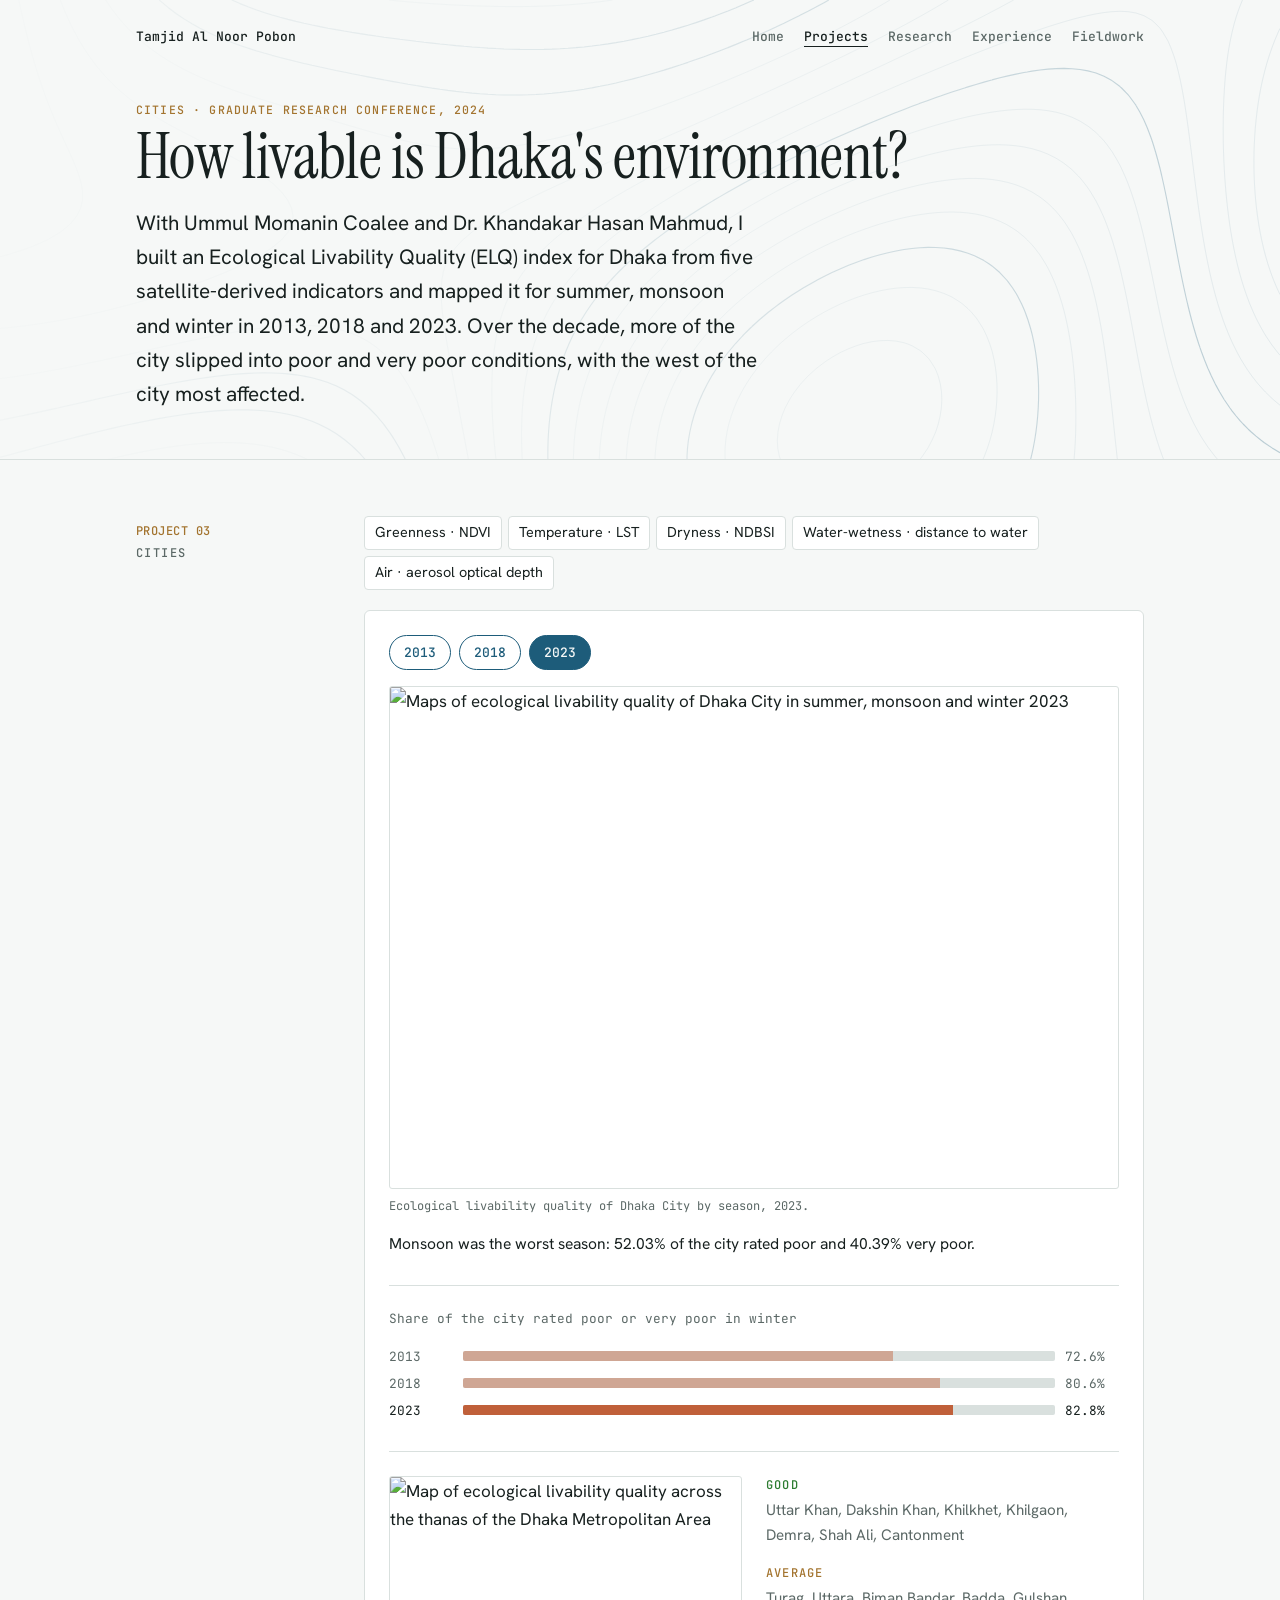
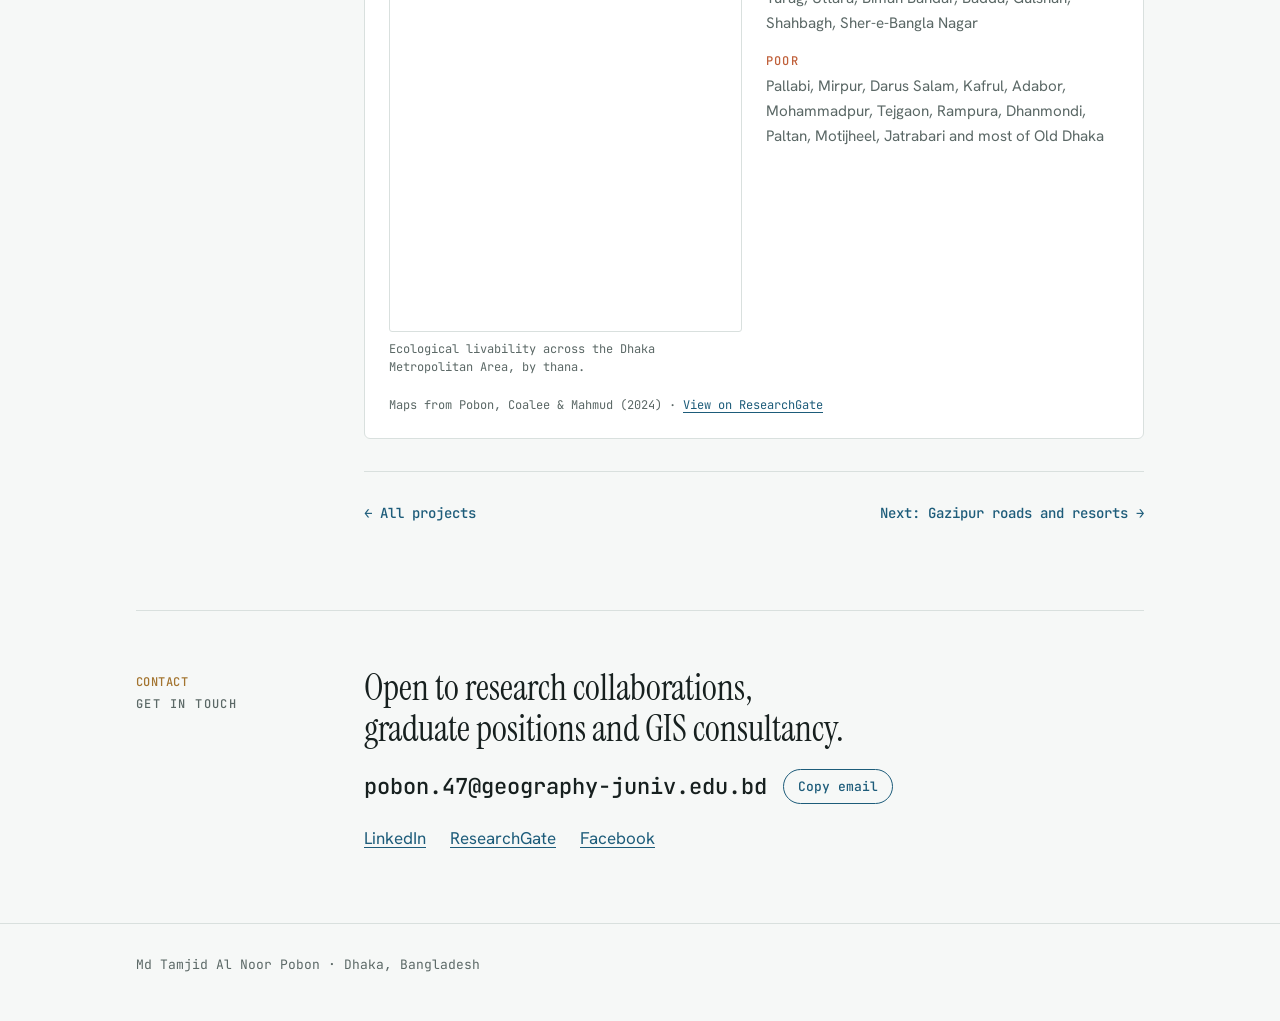
==== dhaka.html @ 0d5bf32a "Add files via upload" ====
<!doctype html>
<html lang="en">
<head>
<meta charset="utf-8">
<meta name="viewport" content="width=device-width, initial-scale=1, viewport-fit=cover">
<title>How livable is Dhaka's environment?</title>
<meta name="description" content="With Ummul Momanin Coalee and Dr. Khandakar Hasan Mahmud, I built an Ecological Livability Quality (ELQ) index for Dhaka from five satellite-derived indica">
<link rel="preconnect" href="https://fonts.googleapis.com">
<link rel="stylesheet" href="https://fonts.googleapis.com/css2?family=Instrument+Serif:ital@0;1&family=Hanken+Grotesk:wght@400;500;600&family=JetBrains+Mono:wght@400;500&display=swap">
<link rel="stylesheet" href="style.css">
<style>html,body{margin:0}img{max-width:100%}</style>
</head>
<body>
<header>
  <canvas id="contours" aria-hidden="true"></canvas>
  <div class="wrap hero hero-sm">
    <nav aria-label="Pages">
      <a class="home" href="index.html">Tamjid Al Noor Pobon</a>
      <ul><li><a href="index.html">Home</a></li><li><a href="index.html#projects" aria-current="page">Projects</a></li><li><a href="research.html">Research</a></li><li><a href="experience.html">Experience</a></li><li><a href="fieldwork.html">Fieldwork</a></li></ul>
    </nav>
    <div class="kind">Cities · Graduate Research Conference, 2024</div>
    <h1 class="pagetitle">How livable is Dhaka's environment?</h1>
    <p class="lede" style="margin:0;max-width:52ch">With Ummul Momanin Coalee and Dr. Khandakar Hasan Mahmud, I built an Ecological Livability Quality (ELQ) index for Dhaka from five satellite-derived indicators and mapped it for summer, monsoon and winter in 2013, 2018 and 2023. Over the decade, more of the city slipped into poor and very poor conditions, with the west of the city most affected.</p>
  </div>
</header>

<main class="wrap">
  <section>
    <div class="label"><span>Project 03</span>Cities</div>
    <div class="content">
      <div class="methods" aria-label="Indicators in the index" style="display:flex;flex-wrap:wrap;gap:6px;margin-bottom:20px">
        <span class="tag">Greenness · NDVI</span><span class="tag">Temperature · LST</span><span class="tag">Dryness · NDBSI</span><span class="tag">Water-wetness · distance to water</span><span class="tag">Air · aerosol optical depth</span>
      </div>

      <div class="feature">
        <div class="tabs" role="tablist" aria-label="Year">
          <button type="button" role="tab" data-d="D2013" aria-selected="false">2013</button>
          <button type="button" role="tab" data-d="D2018" aria-selected="false">2018</button>
          <button type="button" role="tab" data-d="D2023" aria-selected="true">2023</button>
        </div>
        <figure><img id="dkimg" src="img/d2023.jpg" width="1100" height="757" alt="Maps of ecological livability quality of Dhaka City in summer, monsoon and winter 2023"><figcaption id="dkcap">Ecological livability quality of Dhaka City by season, 2023.</figcaption></figure>
        <p id="dknote" style="font-size:.975rem;margin:16px 0 0">Monsoon was the worst season: 52.03% of the city rated poor and 40.39% very poor.</p>

        <div style="margin-top:28px;padding-top:24px;border-top:1px solid var(--line)">
          <div class="statlabel" style="margin:0 0 4px">Share of the city rated poor or very poor in winter</div>
          <ul class="bars dkbars" aria-label="Share of Dhaka rated poor or very poor in winter, by year">
            <li data-d="D2013"><span>2013</span><span class="track"><span class="fill" style="width:72.56%;display:block"></span></span><span>72.6%</span></li>
            <li data-d="D2018"><span>2018</span><span class="track"><span class="fill" style="width:80.60%;display:block"></span></span><span>80.6%</span></li>
            <li data-d="D2023" class="on"><span>2023</span><span class="track"><span class="fill" style="width:82.80%;display:block"></span></span><span>82.8%</span></li>
          </ul>
        </div>

        <div class="top" style="margin:32px 0 0;padding-top:24px;border-top:1px solid var(--line)">
          <figure><img src="img/darea.jpg" width="640" height="828" alt="Map of ecological livability quality across the thanas of the Dhaka Metropolitan Area"><figcaption>Ecological livability across the Dhaka Metropolitan Area, by thana.</figcaption></figure>
          <dl class="areas">
            <div><dt style="color:var(--good)">Good</dt><dd>Uttar Khan, Dakshin Khan, Khilkhet, Khilgaon, Demra, Shah Ali, Cantonment</dd></div>
            <div><dt style="color:var(--sediment)">Average</dt><dd>Turag, Uttara, Biman Bandar, Badda, Gulshan, Shahbagh, Sher-e-Bangla Nagar</dd></div>
            <div><dt style="color:var(--erode)">Poor</dt><dd>Pallabi, Mirpur, Darus Salam, Kafrul, Adabor, Mohammadpur, Tejgaon, Rampura, Dhanmondi, Paltan, Motijheel, Jatrabari and most of Old Dhaka</dd></div>
          </dl>
        </div>
        <p class="muted" style="font:400 .75rem/1.5 var(--mono);margin:20px 0 0">Maps from Pobon, Coalee &amp; Mahmud (2024) · <a href="https://www.researchgate.net/publication/380403816_Spatiotemporal_Analysis_of_Urban_Ecological_Livability_Quality_of_Dhaka_City_Using_GIS_and_Remote_Sensing_Techniques">View on ResearchGate</a></p>
      </div>
      <div class="next"><a href="index.html#projects">← All projects</a><a href="gazipur.html">Next: Gazipur roads and resorts →</a></div>
    </div>
  </section>
  <section id="contact">
    <div class="label"><span>Contact</span>Get in touch</div>
    <div class="content">
      <h2>Open to research collaborations, graduate positions and GIS consultancy.</h2>
      <div class="contact">
        <span class="email" id="email">pobon.47@geography-juniv.edu.bd</span>
        <button type="button" id="copy">Copy email</button>
      </div>
      <p style="margin-top:20px;display:flex;flex-wrap:wrap;gap:8px 24px"><a href="https://www.linkedin.com/in/md-tamjid-al-noor-pobon-41398a192">LinkedIn</a><a href="https://www.researchgate.net/profile/Md-Tamjid-Al-Noor-Pobon">ResearchGate</a><a href="https://www.facebook.com/share/1GdF9u3Dz2/">Facebook</a></p>
    </div>
  </section>
</main>

<footer>
  <div class="wrap">Md Tamjid Al Noor Pobon · Dhaka, Bangladesh</div>
</footer>
<script src="script.js"></script>
</body>
</html>
---- style.css ----
/* Layout: a single map-sheet column; left margin carries section labels like a map legend, a contour field sits behind the header. */
:root{
  --bg:#f6f8f7; --surface:#ffffff; --fg:#17201f; --muted:#5b6866; --line:#d9e0de;
  --accent:#1d5c7a; --sediment:#a3742f; --erode:#c0603a; --water:#d6e6ee; --good:#2e7d32; --contour:#1d5c7a;
  --display:"Instrument Serif", Georgia, "Times New Roman", serif;
  --body:"Hanken Grotesk", system-ui, -apple-system, "Segoe UI", sans-serif;
  --mono:"JetBrains Mono", ui-monospace, Menlo, Consolas, monospace;
}
@media (prefers-color-scheme: dark){:root:not([data-theme="light"]){
  --bg:#0f1515; --surface:#151d1d; --fg:#e4ebe9; --muted:#93a29f; --line:#26312f;
  --accent:#7cb8d6; --sediment:#d3a35e; --erode:#e08a63; --water:#173040; --good:#7cc684; --contour:#7cb8d6; color-scheme:dark}}
:root[data-theme="dark"]{
  --bg:#0f1515; --surface:#151d1d; --fg:#e4ebe9; --muted:#93a29f; --line:#26312f;
  --accent:#7cb8d6; --sediment:#d3a35e; --erode:#e08a63; --water:#173040; --good:#7cc684; --contour:#7cb8d6; color-scheme:dark}

*{box-sizing:border-box}
body{background:var(--bg);color:var(--fg);font:400 1.0625rem/1.65 var(--body);-webkit-font-smoothing:antialiased}
a{color:var(--accent);text-decoration-thickness:1px;text-underline-offset:3px}
a.plain{color:inherit;text-decoration:none}
a.plain:hover{color:var(--accent);text-decoration:underline}
a:focus-visible,button:focus-visible{outline:2px solid var(--accent);outline-offset:3px;border-radius:2px}
.wrap{max-width:1040px;margin:0 auto;padding-left:max(16px, env(safe-area-inset-left, 0px));padding-right:max(16px, env(safe-area-inset-right, 0px))}

header{position:relative;overflow:hidden;border-bottom:1px solid var(--line)}
#contours{position:absolute;inset:0;width:100%;height:100%;opacity:.55;pointer-events:none}
.hero{position:relative;padding-block:28px 64px}
nav{display:flex;flex-wrap:wrap;gap:6px 22px;justify-content:space-between;align-items:baseline;font:500 .8125rem/1.4 var(--mono);color:var(--muted);margin-bottom:72px}
nav ul{display:flex;flex-wrap:wrap;gap:6px 20px;list-style:none;margin:0;padding:0}
nav a{color:var(--muted);text-decoration:none}
nav a:hover{color:var(--accent)}
h1{font:400 clamp(2.75rem,8vw,5.5rem)/1 var(--display);letter-spacing:-.01em;margin:0 0 20px;text-wrap:balance}
h1 em{color:var(--accent)}
.lede{font-size:clamp(1.125rem,2.2vw,1.3rem);max-width:40ch;margin:0 0 28px}
.meta{display:flex;flex-wrap:wrap;gap:10px 28px;font:400 .875rem/1.4 var(--mono);color:var(--muted)}
.meta b{color:var(--fg);font-weight:500}

section{display:grid;grid-template-columns:180px minmax(0,1fr);gap:24px 48px;padding-block:56px;border-bottom:1px solid var(--line)}
section:last-of-type{border-bottom:0}
.label{font:500 .75rem/1.5 var(--mono);text-transform:uppercase;letter-spacing:.12em;color:var(--muted);padding-top:6px}
.label span{display:block;color:var(--sediment);margin-bottom:4px;letter-spacing:.04em}
h2{font:400 clamp(1.75rem,3.5vw,2.25rem)/1.15 var(--display);margin:0 0 20px;text-wrap:balance}
h3{font:600 1.0625rem/1.4 var(--body);margin:0}
p{margin:0 0 14px;max-width:66ch}
.content{min-width:0}
.muted{color:var(--muted)}

.interests{list-style:none;margin:8px 0 0;padding:0;border-top:1px solid var(--line)}
.interests li{padding:16px 0;border-bottom:1px solid var(--line);display:flex;gap:12px;align-items:baseline}
.interests li::before{content:"";flex:none;width:8px;height:8px;border:1.5px solid var(--accent);border-radius:50%;transform:translateY(-2px)}
.interests span{display:block;color:var(--muted);font-size:.975rem;max-width:62ch}

.role{display:flex;flex-wrap:wrap;justify-content:space-between;gap:4px 16px;align-items:baseline;margin-bottom:6px}
.when{font:400 .8125rem/1.4 var(--mono);color:var(--muted);font-variant-numeric:tabular-nums;white-space:nowrap}
.org{color:var(--muted);margin:0 0 18px}
.projects{list-style:none;padding:0;margin:24px 0 0;border-top:1px solid var(--line)}
.projects li{display:grid;grid-template-columns:minmax(0,1fr) auto;gap:4px 20px;padding:18px 0;border-bottom:1px solid var(--line)}
.projects li.group{display:block;font:500 .72rem/1.4 var(--mono);text-transform:uppercase;letter-spacing:.1em;color:var(--accent);padding:22px 0 4px;border-bottom:0}
.projects p{grid-column:1/-1;margin:2px 0 0;color:var(--muted);font-size:.975rem}
.client{font:400 .75rem/1.5 var(--mono);color:var(--sediment);text-align:right;max-width:22ch}

.entry{padding-block:16px;border-top:1px solid var(--line)}
.entry:first-of-type{border-top:0;padding-top:0}
.kind{font:500 .72rem/1.4 var(--mono);text-transform:uppercase;letter-spacing:.1em;color:var(--sediment);margin-bottom:6px}
.entry h3{font:400 1.375rem/1.3 var(--display)}
.entry ul{margin:10px 0 0;padding-left:1.1em;color:var(--muted);font-size:.975rem;max-width:66ch}
.entry ul li{margin-bottom:4px}
.pill{display:inline-block;font:500 .72rem/1 var(--mono);padding:5px 8px;border:1px solid var(--accent);color:var(--accent);border-radius:999px;vertical-align:middle;margin-left:6px;letter-spacing:.03em}

/* Featured study */
.feature{margin:8px 0 32px;padding:24px;background:var(--surface);border:1px solid var(--line);border-radius:6px}
.feature .top{display:grid;grid-template-columns:minmax(0,1fr) minmax(0,1fr);gap:24px;align-items:start;margin-bottom:28px}
figure{margin:0}
figure img{display:block;width:100%;height:auto;border:1px solid var(--line);border-radius:3px;background:#fff}
figcaption{font:400 .75rem/1.5 var(--mono);color:var(--muted);margin-top:8px}
.tabs{display:flex;flex-wrap:wrap;gap:8px;margin-bottom:16px}
.tabs button{font:500 .8125rem var(--mono);color:var(--accent);background:transparent;border:1px solid var(--accent);border-radius:999px;padding:8px 14px;cursor:pointer}
.tabs button[aria-selected="true"],.tabs button:hover{background:var(--accent);color:var(--bg)}
.cymap{display:grid;grid-template-columns:minmax(0,1fr) minmax(0,1fr);gap:24px;align-items:start}
.cymap figure{max-width:420px}
.stat{font:400 3.25rem/1 var(--display);color:var(--erode);font-variant-numeric:tabular-nums}
.statlabel{font:400 .8rem/1.4 var(--mono);color:var(--muted);margin:6px 0 16px}
.bars{list-style:none;padding:0;margin:20px 0 0;display:grid;gap:10px}
.bars li{display:grid;grid-template-columns:64px minmax(0,1fr) 54px;gap:10px;align-items:center;font:400 .8rem var(--mono);color:var(--muted);font-variant-numeric:tabular-nums}
.bars .track{height:10px;background:var(--line);border-radius:2px;overflow:hidden}
.bars .fill{height:100%;background:var(--erode);opacity:.45;transition:opacity .2s}
.bars li.on{color:var(--fg)}
.bars li.on .fill{opacity:1}
.areas{display:grid;gap:16px;margin:0;align-content:start}
.areas dt{font:500 .75rem/1.5 var(--mono);text-transform:uppercase;letter-spacing:.1em;margin-bottom:4px}
.areas dd{margin:0;font-size:.95rem;color:var(--muted)}
.min0{min-width:0}
.tablewrap{overflow-x:auto}
table.gz{border-collapse:collapse;width:100%;font-size:.92rem;font-variant-numeric:tabular-nums}
table.gz th{font:500 .7rem/1.4 var(--mono);text-transform:uppercase;letter-spacing:.08em;color:var(--muted);text-align:left;padding:0 10px 8px 0;border-bottom:1px solid var(--line)}
table.gz td{padding:9px 10px 9px 0;border-bottom:1px solid var(--line)}
table.gz td:nth-child(2),table.gz td:nth-child(4),table.gz th:nth-child(2),table.gz th:nth-child(4){text-align:right}
.method{margin-top:32px;padding-top:24px;border-top:1px solid var(--line)}
.toggle{display:flex;gap:8px;margin-bottom:12px;flex-wrap:wrap}
.toggle button{font:500 .8125rem var(--mono);color:var(--accent);background:transparent;border:1px solid var(--accent);border-radius:999px;padding:8px 14px;cursor:pointer}
.toggle button[aria-pressed="true"],.toggle button:hover{background:var(--accent);color:var(--bg)}
.shore{width:100%;max-width:640px;height:auto;display:block;border:1px solid var(--line);border-radius:3px}
.shore .fade{transition:opacity .6s ease}
.legend{display:flex;flex-wrap:wrap;gap:6px 16px;font:400 .72rem/1.4 var(--mono);color:var(--muted);margin-top:10px}
.legend i{display:inline-block;width:14px;height:0;border-top:2px solid;vertical-align:middle;margin-right:6px}
.steps{list-style:none;counter-reset:s;padding:0;margin:16px 0 0;max-width:640px}
.steps li{counter-increment:s;display:grid;grid-template-columns:28px minmax(0,1fr);gap:8px;padding:8px 0;border-top:1px dashed var(--line);font-size:.92rem}
.steps li::before{content:counter(s);font:500 .75rem/1.9 var(--mono);color:var(--accent)}

.talks{list-style:none;padding:0;margin:8px 0 0}
.talks li{padding:12px 0;border-top:1px solid var(--line)}
.talks .t{font-weight:500}
.talks .v{color:var(--muted);font-size:.95rem}
.sub{font:500 .75rem/1.5 var(--mono);text-transform:uppercase;letter-spacing:.12em;color:var(--muted);margin:40px 0 4px}

.timeline{list-style:none;padding:0;margin:0}
.timeline li{display:grid;grid-template-columns:64px minmax(0,1fr);gap:16px;padding:14px 0;border-top:1px solid var(--line)}
.timeline .yr{font:500 .9rem/1.5 var(--mono);color:var(--accent);font-variant-numeric:tabular-nums}
.timeline .place{font-weight:500}
.timeline .what{color:var(--muted);font-size:.95rem}

.cols{display:grid;grid-template-columns:repeat(2,minmax(0,1fr));gap:32px}
.edu{display:grid;gap:18px}
.gpa{font:500 1.75rem/1 var(--display);color:var(--accent)}
.gpa small{font:400 .8rem var(--mono);color:var(--muted);margin-left:4px}
.skills{display:grid;gap:18px;margin:0}
.skills dt{font:500 .75rem/1.5 var(--mono);text-transform:uppercase;letter-spacing:.1em;color:var(--muted);margin-bottom:6px}
.skills dd{margin:0;display:flex;flex-wrap:wrap;gap:6px}
.tag{font-size:.9rem;padding:4px 10px;background:var(--surface);border:1px solid var(--line);border-radius:4px}
.awards{list-style:none;padding:0;margin:0}
.awards li{display:grid;grid-template-columns:minmax(0,1fr) auto;gap:4px 16px;padding:12px 0;border-top:1px solid var(--line)}
.awards .by{grid-column:1/-1;color:var(--muted);font-size:.925rem}

.contact{display:flex;flex-wrap:wrap;align-items:center;gap:12px 16px;margin-top:8px}
.email{font:500 clamp(1rem,2.6vw,1.375rem)/1.3 var(--mono);color:var(--fg);user-select:all;word-break:break-all}
#copy{font:500 .8125rem var(--mono);color:var(--accent);background:transparent;border:1px solid var(--accent);border-radius:999px;padding:8px 14px;cursor:pointer}
#copy:hover{background:var(--accent);color:var(--bg)}
footer{padding-block:32px 48px;font:400 .8125rem var(--mono);color:var(--muted);border-top:1px solid var(--line)}

@media (max-width:760px){
  section{grid-template-columns:minmax(0,1fr);gap:12px;padding-block:44px}
  .cols,.feature .top,.cymap{grid-template-columns:minmax(0,1fr)}
  nav{margin-bottom:48px}
  .client{text-align:left}
  .projects li{grid-template-columns:minmax(0,1fr)}
  .feature{padding:16px}
}
@media (prefers-reduced-motion:reduce){*{transition:none!important}}
/* multi-page additions */
.hero-sm{padding-block:28px 48px}
.hero-sm nav{margin-bottom:56px}
.pagetitle{font:400 clamp(2.4rem,6vw,4rem)/1.02 var(--display);letter-spacing:-.01em;margin:0 0 16px;text-wrap:balance}
nav a[aria-current="page"]{color:var(--fg);text-decoration:underline;text-underline-offset:5px}
nav .home{color:var(--fg);text-decoration:none;font-weight:500}
.cards{display:grid;grid-template-columns:repeat(2,minmax(0,1fr));gap:20px}
.card{display:flex;flex-direction:column;background:var(--surface);border:1px solid var(--line);border-radius:6px;overflow:hidden;color:inherit;text-decoration:none;transition:border-color .2s}
.card:hover{border-color:var(--accent)}
.card img{display:block;width:100%;height:auto;aspect-ratio:4/3;object-fit:cover;object-position:center 40%;background:#fff;border-bottom:1px solid var(--line)}
.card .body{padding:16px 18px 20px;display:flex;flex-direction:column;gap:6px}
.card h3{font:400 1.4rem/1.2 var(--display)}
.card p{margin:0;color:var(--muted);font-size:.95rem}
.card .go{font:500 .78rem var(--mono);color:var(--accent);margin-top:6px}
.next{display:flex;flex-wrap:wrap;justify-content:space-between;gap:12px;padding-block:32px;border-top:1px solid var(--line);font:500 .875rem var(--mono)}
.next a{text-decoration:none}
@media (max-width:760px){.cards{grid-template-columns:minmax(0,1fr)}}

.hobbies{list-style:none;padding:0;margin:8px 0 0;display:grid;grid-template-columns:repeat(2,minmax(0,1fr));gap:0 32px;border-top:1px solid var(--line)}
.hobbies li{padding:16px 0;border-bottom:1px solid var(--line);display:flex;flex-direction:column;gap:2px}
.hobbies b{font:400 1.35rem/1.25 var(--display)}
.hobbies span{color:var(--muted);font-size:.95rem}
@media (max-width:560px){.hobbies{grid-template-columns:minmax(0,1fr)}}
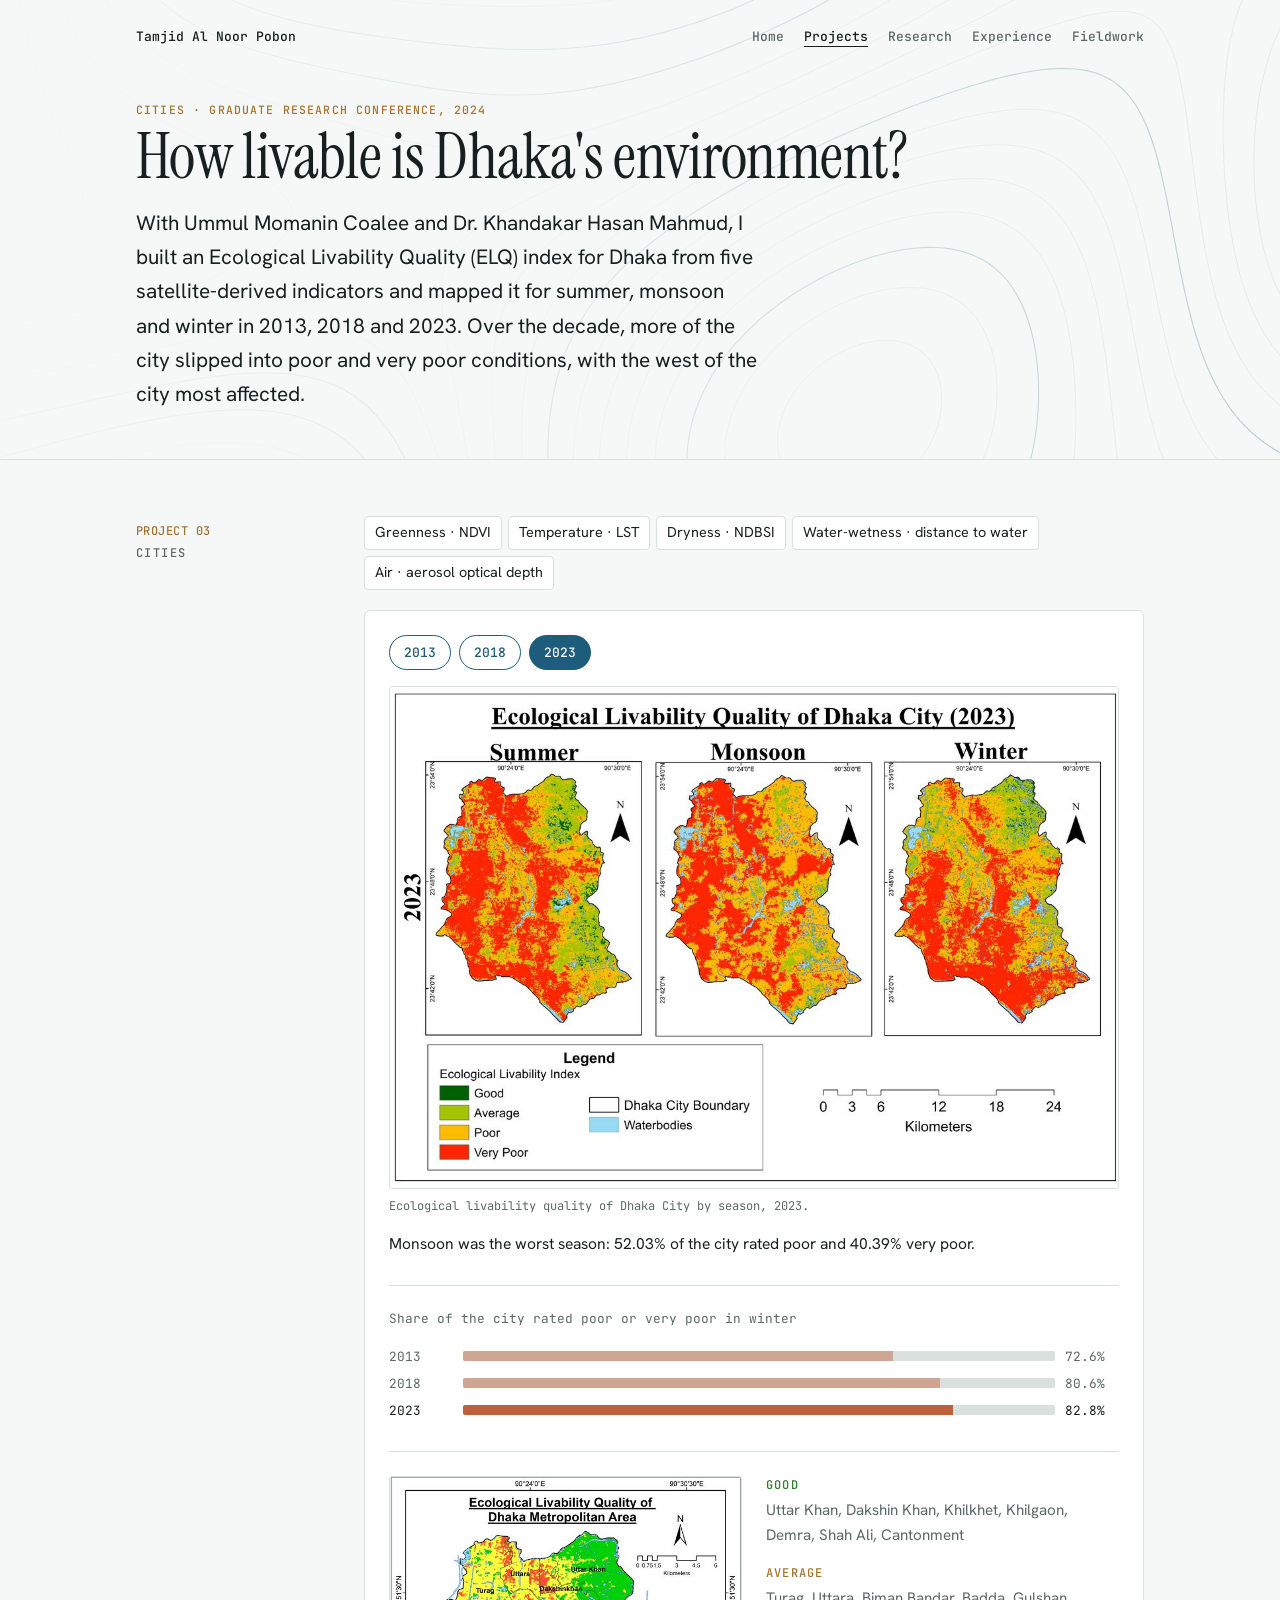
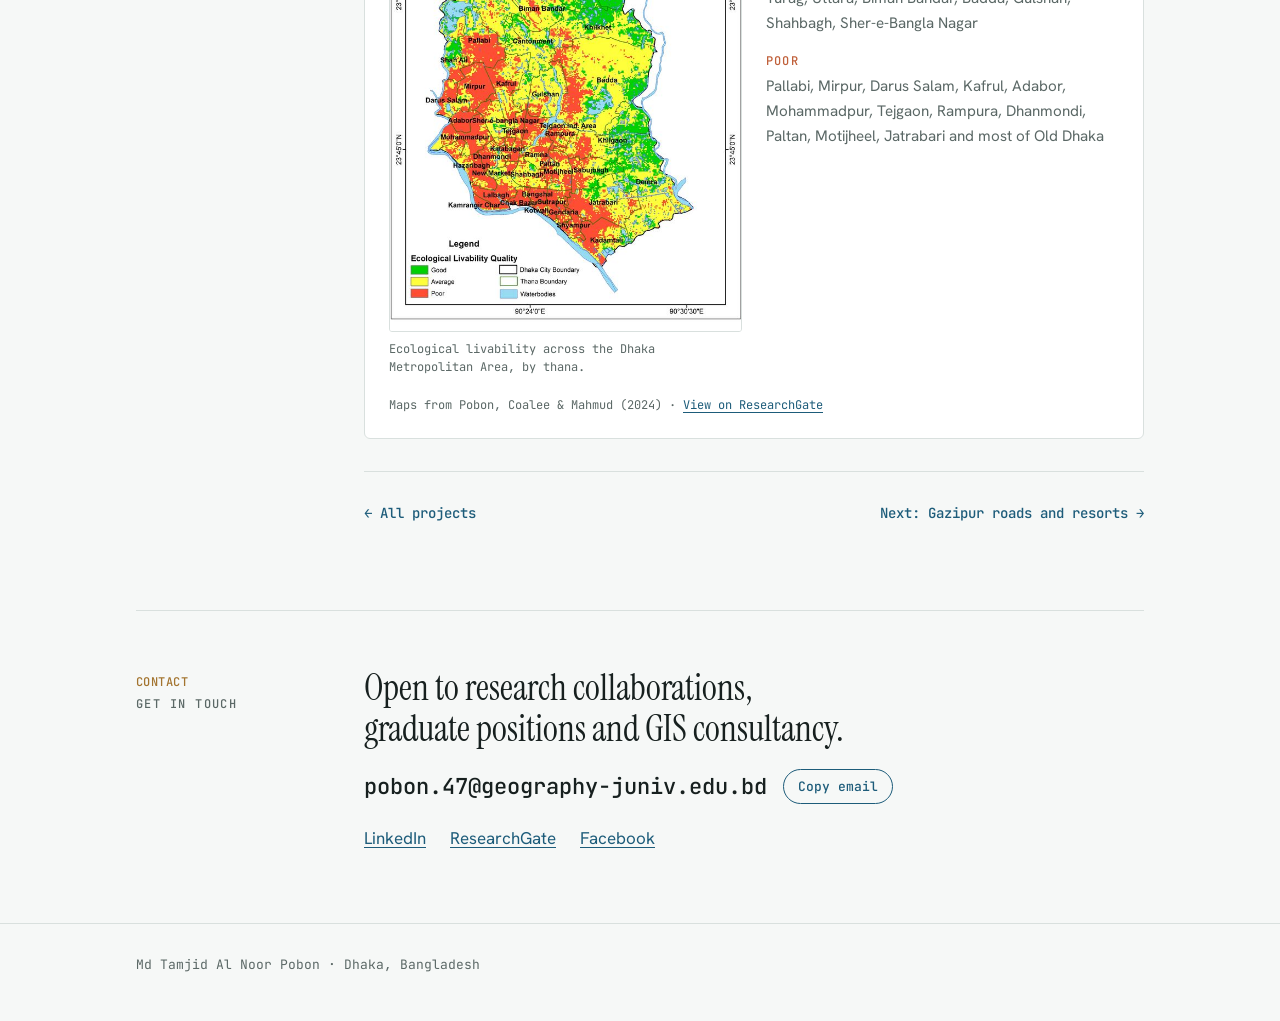
==== commit 6aaca2c2: "Add files via upload" ====
--- a/dhaka.html
+++ b/dhaka.html
@@ -38,7 +38,7 @@
           <button type="button" role="tab" data-d="D2018" aria-selected="false">2018</button>
           <button type="button" role="tab" data-d="D2023" aria-selected="true">2023</button>
         </div>
-        <figure><img id="dkimg" src="img/d2023.jpg" width="1100" height="757" alt="Maps of ecological livability quality of Dhaka City in summer, monsoon and winter 2023"><figcaption id="dkcap">Ecological livability quality of Dhaka City by season, 2023.</figcaption></figure>
+        <figure><img id="dkimg" src="d2023.jpg" width="1100" height="757" alt="Maps of ecological livability quality of Dhaka City in summer, monsoon and winter 2023"><figcaption id="dkcap">Ecological livability quality of Dhaka City by season, 2023.</figcaption></figure>
         <p id="dknote" style="font-size:.975rem;margin:16px 0 0">Monsoon was the worst season: 52.03% of the city rated poor and 40.39% very poor.</p>
 
         <div style="margin-top:28px;padding-top:24px;border-top:1px solid var(--line)">
@@ -51,7 +51,7 @@
         </div>
 
         <div class="top" style="margin:32px 0 0;padding-top:24px;border-top:1px solid var(--line)">
-          <figure><img src="img/darea.jpg" width="640" height="828" alt="Map of ecological livability quality across the thanas of the Dhaka Metropolitan Area"><figcaption>Ecological livability across the Dhaka Metropolitan Area, by thana.</figcaption></figure>
+          <figure><img src="darea.jpg" width="640" height="828" alt="Map of ecological livability quality across the thanas of the Dhaka Metropolitan Area"><figcaption>Ecological livability across the Dhaka Metropolitan Area, by thana.</figcaption></figure>
           <dl class="areas">
             <div><dt style="color:var(--good)">Good</dt><dd>Uttar Khan, Dakshin Khan, Khilkhet, Khilgaon, Demra, Shah Ali, Cantonment</dd></div>
             <div><dt style="color:var(--sediment)">Average</dt><dd>Turag, Uttara, Biman Bandar, Badda, Gulshan, Shahbagh, Sher-e-Bangla Nagar</dd></div>
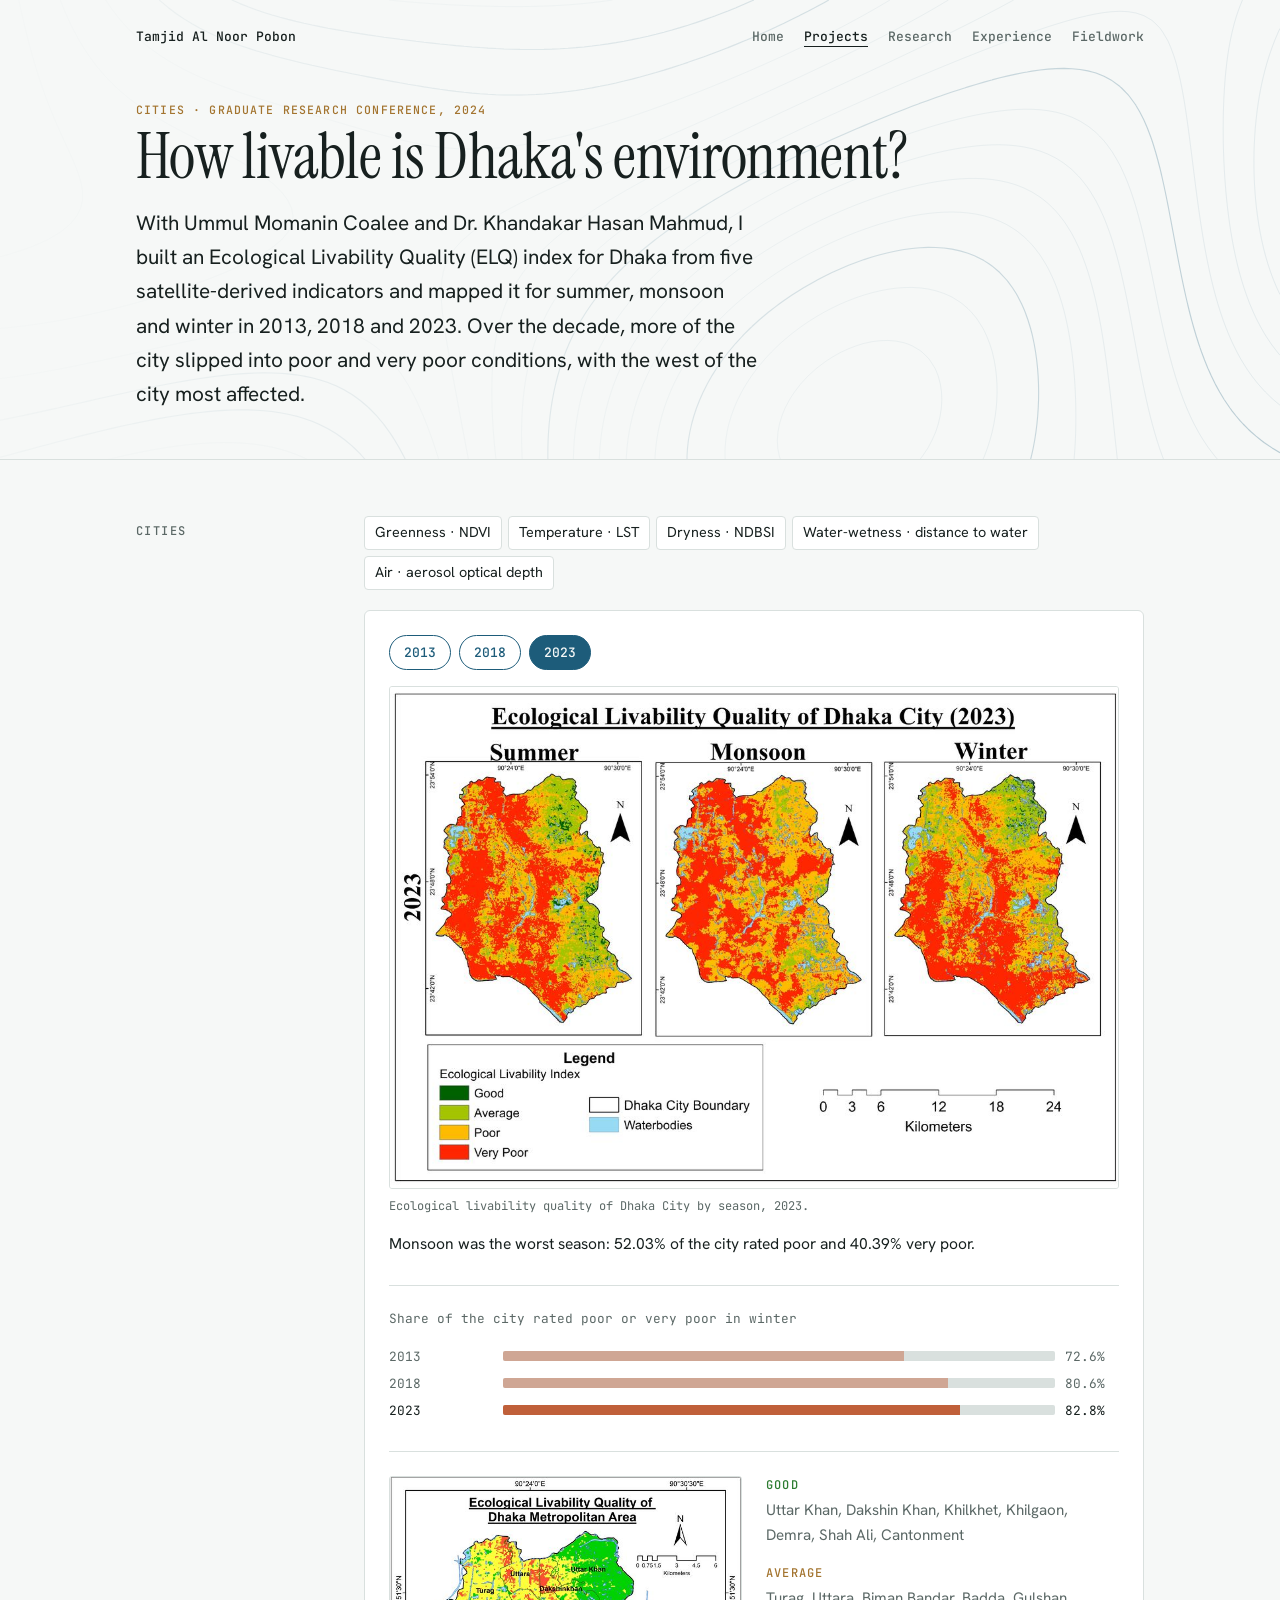
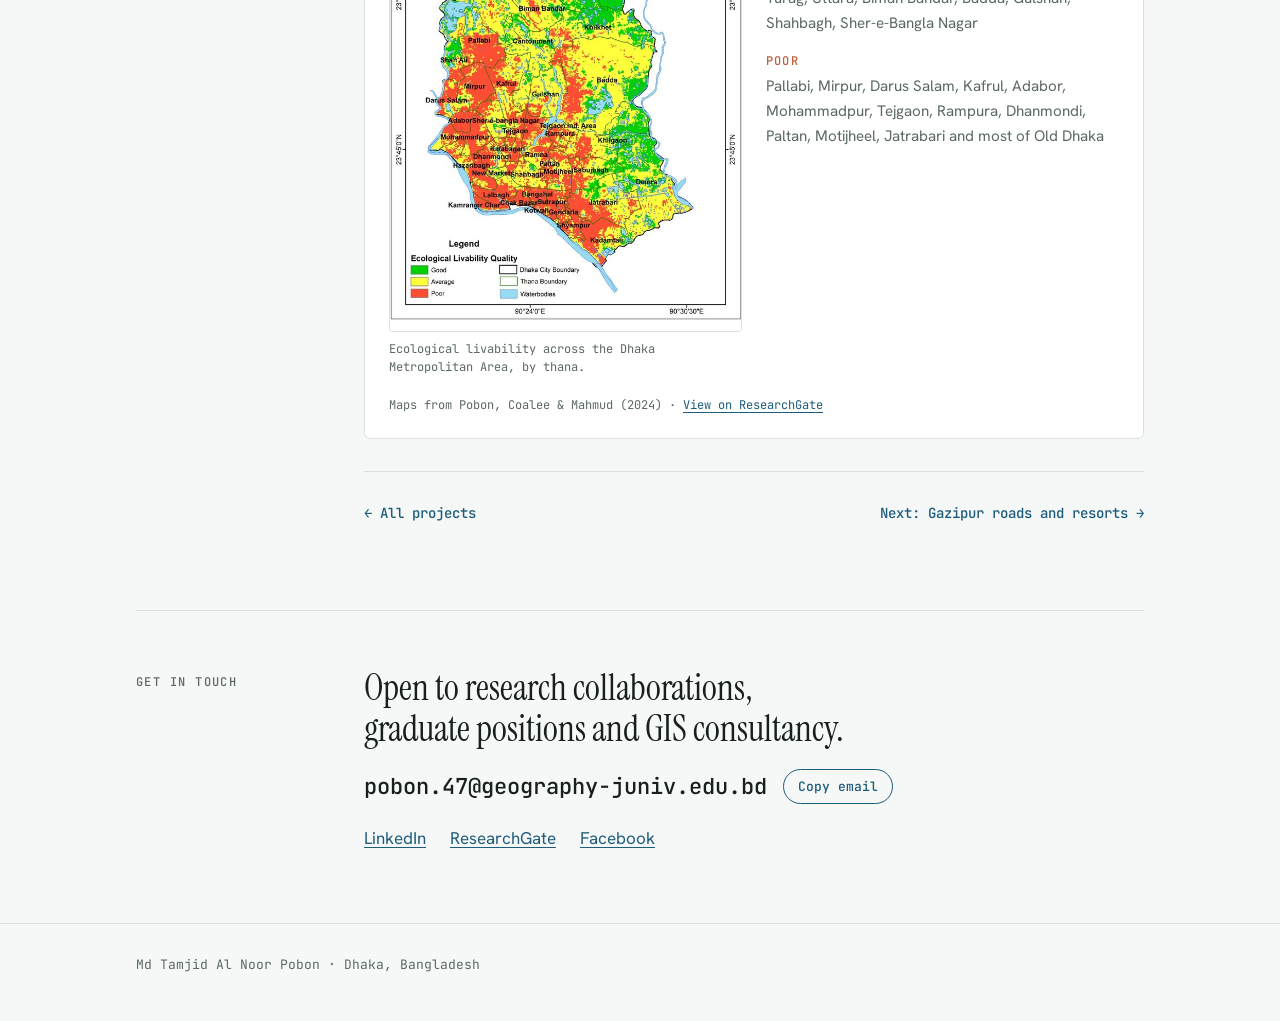
==== commit b84fe5e7: "Add files via upload" ====
--- a/dhaka.html
+++ b/dhaka.html
@@ -7,7 +7,7 @@
 <meta name="description" content="With Ummul Momanin Coalee and Dr. Khandakar Hasan Mahmud, I built an Ecological Livability Quality (ELQ) index for Dhaka from five satellite-derived indica">
 <link rel="preconnect" href="https://fonts.googleapis.com">
 <link rel="stylesheet" href="https://fonts.googleapis.com/css2?family=Instrument+Serif:ital@0;1&family=Hanken+Grotesk:wght@400;500;600&family=JetBrains+Mono:wght@400;500&display=swap">
-<link rel="stylesheet" href="style.css">
+<link rel="stylesheet" href="style.css?v=20261027">
 <style>html,body{margin:0}img{max-width:100%}</style>
 </head>
 <body>
@@ -26,7 +26,7 @@
 
 <main class="wrap">
   <section>
-    <div class="label"><span>Project 03</span>Cities</div>
+    <div class="label">Cities</div>
     <div class="content">
       <div class="methods" aria-label="Indicators in the index" style="display:flex;flex-wrap:wrap;gap:6px;margin-bottom:20px">
         <span class="tag">Greenness · NDVI</span><span class="tag">Temperature · LST</span><span class="tag">Dryness · NDBSI</span><span class="tag">Water-wetness · distance to water</span><span class="tag">Air · aerosol optical depth</span>
@@ -64,7 +64,7 @@
     </div>
   </section>
   <section id="contact">
-    <div class="label"><span>Contact</span>Get in touch</div>
+    <div class="label">Get in touch</div>
     <div class="content">
       <h2>Open to research collaborations, graduate positions and GIS consultancy.</h2>
       <div class="contact">
@@ -79,6 +79,6 @@
 <footer>
   <div class="wrap">Md Tamjid Al Noor Pobon · Dhaka, Bangladesh</div>
 </footer>
-<script src="script.js"></script>
+<script src="script.js?v=20261027"></script>
 </body>
 </html>
--- a/style.css
+++ b/style.css
@@ -168,3 +168,38 @@
 .hobbies b{font:400 1.35rem/1.25 var(--display)}
 .hobbies span{color:var(--muted);font-size:.95rem}
 @media (max-width:560px){.hobbies{grid-template-columns:minmax(0,1fr)}}
+
+.card.wide{grid-column:1/-1;flex-direction:row}
+.card.wide img{width:46%;aspect-ratio:4/3;border-bottom:0;border-right:1px solid var(--line)}
+.card.wide .body{justify-content:center;padding:20px 24px}
+@media (max-width:760px){.card.wide{flex-direction:column}.card.wide img{width:100%;border-right:0;border-bottom:1px solid var(--line)}}
+.bars li{grid-template-columns:104px minmax(0,1fr) 54px}
+
+/* intro photo */
+.intro{display:grid;grid-template-columns:minmax(0,1fr) minmax(0,300px);gap:32px 56px;align-items:center}
+.intro-text{min-width:0}
+.portrait{margin:0;position:relative}
+.portrait img{display:block;width:100%;height:auto;aspect-ratio:4/5;object-fit:cover;border-radius:4px;border:1px solid var(--line);box-shadow:10px 10px 0 -1px var(--surface),10px 10px 0 0 var(--line)}
+@media (max-width:760px){
+  .intro{grid-template-columns:minmax(0,1fr)}
+  .portrait{order:-1;max-width:220px}
+}
+
+.intro h1{font-size:clamp(1.75rem,4.4vw,3.5rem);line-height:1.05;white-space:nowrap}
+
+/* fieldwork gallery */
+.gallery{display:grid;grid-template-columns:repeat(3,minmax(0,1fr));gap:12px;margin-top:16px}
+.gallery figure{margin:0;min-width:0}
+.gallery img{display:block;width:100%;height:auto;aspect-ratio:4/3;object-fit:cover;border-radius:3px;border:1px solid var(--line);background:var(--surface)}
+.gallery figcaption{font:400 .72rem/1.45 var(--mono);color:var(--muted);margin-top:6px}
+@media (max-width:760px){.gallery{grid-template-columns:repeat(2,minmax(0,1fr))}}
+.gallery figure.wide{grid-column:1/-1}
+.gallery figure.wide img{aspect-ratio:21/8;object-position:center 42%}
+.gallery figure.span2{grid-column:span 2}
+.gallery figure.span2{display:flex;flex-direction:column}
+.gallery figure.span2 img{flex:1 1 auto;height:0;min-height:0;aspect-ratio:auto;object-fit:cover}
+@media (max-width:760px){.gallery figure.span2 img{flex:none;height:auto;aspect-ratio:8/3}}
+.gallery figure.top img{object-position:center 25%}
+.gallery{grid-auto-flow:row dense}
+.credit{font:400 .72rem/1.5 var(--mono);color:var(--muted);margin:10px 0 0}
+.gallery figure.pos55 img{object-position:center 55%}
